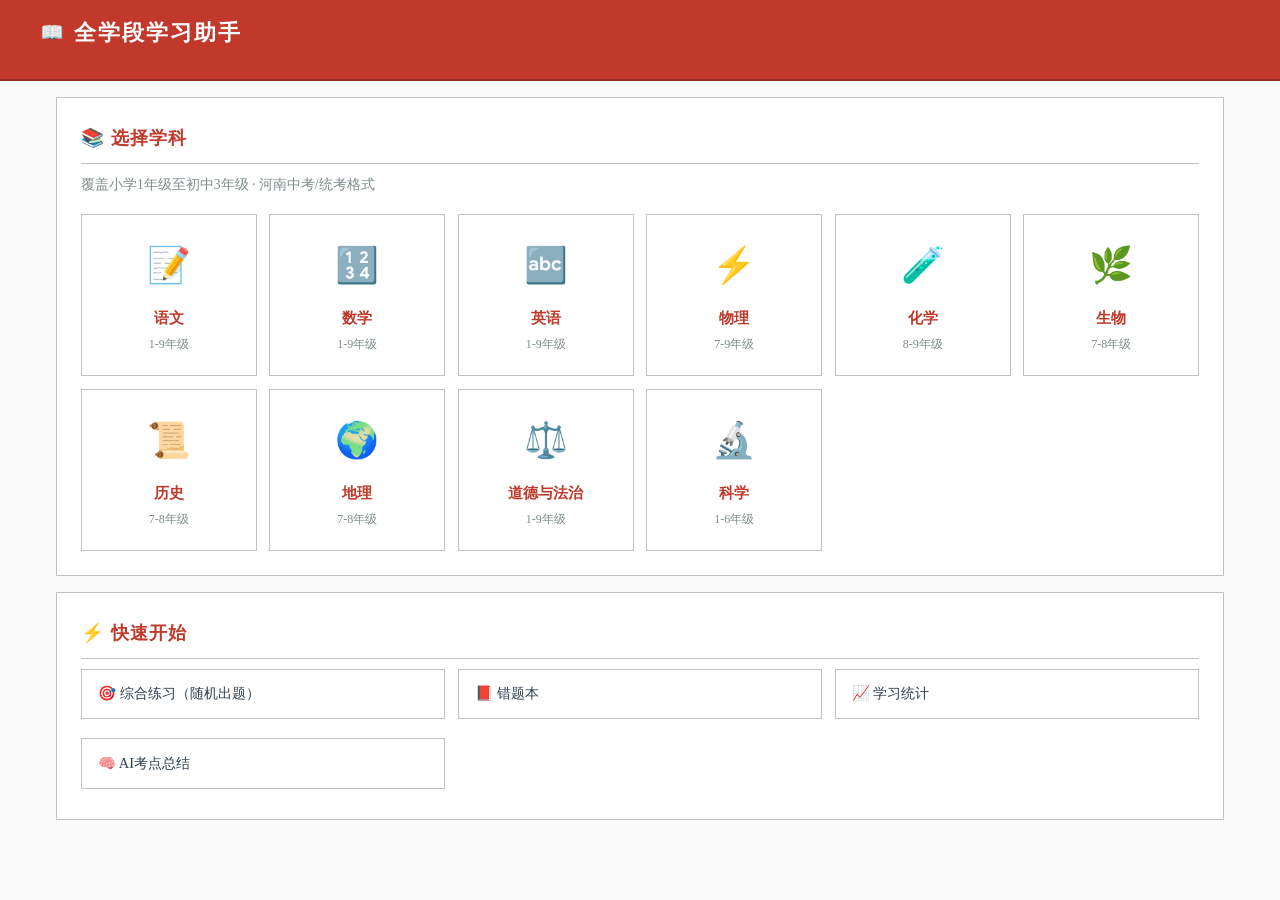
==== index.html @ 3728c3e0 "feat: 全学段学习助手 V2 — 教科书试卷风格，新增考试模式（倒计时+暂停）" ====
<!DOCTYPE html>
<html lang="zh-CN">
<head>
<meta charset="UTF-8">
<meta name="viewport" content="width=device-width, initial-scale=1.0">
<title>全学段学习助手 V2</title>
<link rel="stylesheet" href="css/style.css">
</head>
<body>
<header class="app-header">
<div class="header-top">
<div class="app-title"><span class="title-icon">📖</span><span id="headerTitle">全学段学习助手</span></div>
<button class="back-btn" id="backBtn" onclick="goBack()">← 返回</button>
</div>
<nav class="nav-bar" id="mainNav"></nav>
</header>
<main class="main-container">
<!-- 首页 -->
<div class="page active" id="page-home">
<div class="card">
<div class="card-title">📚 选择学科</div>
<p class="subtitle">覆盖小学1年级至初中3年级 · 河南中考/统考格式</p>
<div class="grid grid-4" id="subjectGrid"></div>
</div>
<div class="card">
<div class="card-title">⚡ 快速开始</div>
<div class="grid grid-2">
<div class="topic-item" onclick="startQuickQuiz('all')">🎯 综合练习（随机出题）</div>
<div class="topic-item" onclick="showPage('wrongbook')">📕 错题本</div>
<div class="topic-item" onclick="showPage('stats')">📈 学习统计</div>
<div class="topic-item" onclick="showPage('review')">🧠 AI考点总结</div>
</div>
</div>
</div>
<!-- 各页面占位 -->
<div class="page" id="page-subject"></div>
<div class="page" id="page-grade"></div>
<div class="page" id="page-chapter"></div>
<div class="page" id="page-knowledge"></div>
<div class="page" id="page-quiz"></div>
<div class="page" id="page-wrongbook"></div>
<div class="page" id="page-stats"></div>
<div class="page" id="page-review"></div>
<div class="page" id="page-exam"></div>
</main>
<div class="toast" id="toast"></div>
<script src="js/data.js"></script>
<script src="js/questions.js"></script>
<script src="js/app.js"></script>
<script src="js/quiz.js"></script>
<script src="js/exam.js"></script>
<script src="js/stats.js"></script>
<script src="js/wrongbook.js"></script>
<script src="js/init.js"></script>
</body>
</html>
---- css/style.css ----
:root{--primary:#c0392b;--primary-light:#e74c3c;--primary-dark:#922b21;--success:#27ae60;--danger:#e74c3c;--warning:#f39c12;--info:#2980b9;--bg:#ffffff;--card:#ffffff;--text:#2c3e50;--text-secondary:#7f8c8d;--border:#bdc3c7;--shadow:none;--radius:0;--accent:#c0392b;--paper:#fafafa}
*{margin:0;padding:0;box-sizing:border-box}
body{font-family:"SimSun","Songti SC","STSong","Noto Serif SC",serif;background:var(--paper);color:var(--text);line-height:1.8;min-height:100vh}
.app-header{background:var(--primary);color:#fff;padding:0.8rem 1.5rem;position:sticky;top:0;z-index:100;border-bottom:2px solid var(--primary-dark)}
.header-top{display:flex;align-items:center;justify-content:space-between;max-width:1200px;margin:0 auto}
.app-title{font-size:1.4rem;font-weight:700;display:flex;align-items:center;gap:0.5rem;letter-spacing:2px}
.title-icon{font-size:1.2rem}
.back-btn{background:rgba(255,255,255,0.15);border:1px solid rgba(255,255,255,0.3);color:#fff;padding:0.35rem 0.8rem;border-radius:0;cursor:pointer;font-size:0.85rem;font-family:inherit;display:none;transition:0.2s}
.back-btn:hover{background:rgba(255,255,255,0.3)}
.back-btn.visible{display:inline-flex;align-items:center;gap:0.3rem}
.nav-bar{display:flex;gap:0.4rem;max-width:1200px;margin:0.6rem auto 0;overflow-x:auto;padding-bottom:0.2rem}
.nav-bar::-webkit-scrollbar{height:0}
.nav-btn{background:rgba(255,255,255,0.12);border:1px solid rgba(255,255,255,0.25);color:#fff;padding:0.35rem 0.9rem;border-radius:0;cursor:pointer;font-size:0.8rem;font-family:inherit;white-space:nowrap;transition:0.2s}
.nav-btn:hover,.nav-btn.active{background:#fff;color:var(--primary);font-weight:700}
.main-container{max-width:1200px;margin:0 auto;padding:1rem}
.page{display:none}
.page.active{display:block}
.card{background:var(--card);border:1px solid var(--border);padding:1.5rem;margin-bottom:1rem}
.card-title{font-size:1.15rem;font-weight:700;margin-bottom:0.6rem;display:flex;align-items:center;gap:0.5rem;color:var(--primary);border-bottom:1px solid var(--border);padding-bottom:0.5rem;letter-spacing:1px}
.subtitle{color:var(--text-secondary);font-size:0.85rem;margin-bottom:1rem}
.grid{display:grid;gap:0.8rem}
.grid-2{grid-template-columns:repeat(auto-fill,minmax(280px,1fr))}
.grid-3{grid-template-columns:repeat(auto-fill,minmax(220px,1fr))}
.grid-4{grid-template-columns:repeat(auto-fill,minmax(150px,1fr))}
.subject-card{background:var(--card);border:1px solid var(--border);padding:1.2rem;text-align:center;cursor:pointer;transition:0.2s}
.subject-card:hover{border-color:var(--primary);background:#fef2f2;transform:translateY(-2px)}
.subject-card .icon{font-size:2.2rem;margin-bottom:0.4rem}
.subject-card .name{font-weight:700;font-size:0.95rem;color:var(--primary)}
.subject-card .desc{color:var(--text-secondary);font-size:0.75rem;margin-top:0.2rem}
.grade-selector{display:flex;flex-wrap:wrap;gap:0.4rem;margin:1rem 0}
.grade-btn{padding:0.4rem 1rem;border:1px solid var(--border);background:#fff;cursor:pointer;font-size:0.85rem;font-family:inherit;transition:0.2s}
.grade-btn:hover,.grade-btn.active{border-color:var(--primary);background:var(--primary);color:#fff;font-weight:700}
.topic-list{list-style:none}
.topic-item{padding:0.7rem 1rem;border:1px solid var(--border);margin-bottom:0.4rem;cursor:pointer;transition:0.2s;display:flex;justify-content:space-between;align-items:center;font-size:0.9rem}
.topic-item:hover{border-color:var(--primary);background:#fef2f2}
.topic-item .arrow{color:var(--text-secondary);font-size:1.2rem}
.knowledge-point{border:1px solid var(--border);padding:1rem;margin:0.6rem 0;border-left:3px solid var(--primary)}
.knowledge-point h4{color:var(--primary);margin-bottom:0.4rem;font-size:0.95rem}
.knowledge-point p{font-size:0.88rem;color:var(--text);margin:0.3rem 0}
.formula{background:#f8f9fa;border:1px solid var(--border);padding:0.4rem 0.7rem;margin:0.4rem 0;font-family:"Courier New",monospace;font-size:0.85rem;color:var(--primary-dark)}
.tip{background:#fef9e7;border:1px solid #f9e79f;padding:0.4rem 0.7rem;margin:0.3rem 0;font-size:0.82rem;color:#7d6608}
.key{background:#ebf5fb;border:1px solid #aed6f1;padding:0.4rem 0.7rem;margin:0.3rem 0;font-size:0.82rem;color:#1a5276}
.quiz-area{max-width:800px;margin:0 auto}
.question-card{border:1px solid var(--border);padding:1.5rem;margin-bottom:1rem}
.question-header{display:flex;justify-content:space-between;align-items:center;margin-bottom:0.8rem;border-bottom:1px solid var(--border);padding-bottom:0.5rem}
.question-badge{padding:0.15rem 0.5rem;border:1px solid var(--border);font-size:0.72rem;font-weight:700}
.badge-yuwen{background:#fdedec;color:#c0392b;border-color:#c0392b}
.badge-shuxue{background:#eaf2f8;color:#2471a3;border-color:#2471a3}
.badge-yingyu{background:#e8f8f5;color:#117a65;border-color:#117a65}
.badge-wuli{background:#fef9e7;color:#b7950b;border-color:#b7950b}
.badge-huaxue{background:#f4ecf7;color:#7d3c98;border-color:#7d3c98}
.badge-shengwu{background:#e8f6f3;color:#148f77;border-color:#148f77}
.badge-lishi{background:#fdedec;color:#922b21;border-color:#922b21}
.badge-dili{background:#eaf2f8;color:#1a5276;border-color:#1a5276}
.badge-fazhi{background:#fef9e7;color:#935116;border-color:#935116}
.badge-keguan{background:#e8daef;color:#6c3483;border-color:#6c3483}
.question-number{font-weight:700;color:var(--primary);font-size:0.9rem}
.question-text{font-size:1rem;margin:0.8rem 0;line-height:2;font-weight:500}
.options{list-style:none}
.option{padding:0.6rem 1rem;margin:0.3rem 0;border:1px solid var(--border);cursor:pointer;transition:0.2s;display:flex;align-items:center;gap:0.6rem;font-size:0.9rem}
.option:hover{border-color:var(--primary);background:#fef2f2}
.option.correct{border-color:var(--success);background:#e8f8f5}
.option.wrong{border-color:var(--danger);background:#fdedec}
.option-letter{width:24px;height:24px;border:1px solid var(--border);display:flex;align-items:center;justify-content:center;font-weight:700;font-size:0.8rem;flex-shrink:0}
.option.correct .option-letter{background:var(--success);color:#fff;border-color:var(--success)}
.option.wrong .option-letter{background:var(--danger);color:#fff;border-color:var(--danger)}
.explanation{background:#f8f9fa;border:1px solid var(--border);padding:0.8rem;margin-top:0.8rem;display:none;font-size:0.85rem}
.explanation.show{display:block}
.explanation h4{color:var(--primary);margin-bottom:0.3rem;font-size:0.88rem}
.quiz-actions{display:flex;gap:0.6rem;margin-top:1rem;flex-wrap:wrap}
.btn{padding:0.6rem 1.2rem;border:1px solid var(--border);cursor:pointer;font-size:0.85rem;font-family:inherit;font-weight:700;transition:0.2s;border-radius:0}
.btn-primary{background:var(--primary);color:#fff;border-color:var(--primary)}
.btn-primary:hover{background:var(--primary-dark)}
.btn-success{background:var(--success);color:#fff;border-color:var(--success)}
.btn-success:hover{background:#1e8449}
.btn-danger{background:var(--danger);color:#fff;border-color:var(--danger)}
.btn-danger:hover{background:#c0392b}
.btn-outline{background:transparent;border:1px solid var(--border);color:var(--text)}
.btn-outline:hover{border-color:var(--primary);color:var(--primary)}
.btn:disabled{opacity:0.5;cursor:not-allowed}
.score-display{text-align:center;padding:1.5rem}
.score-circle{width:110px;height:110px;border:2px solid var(--primary);display:flex;align-items:center;justify-content:center;margin:0 auto 1rem;font-size:1.8rem;font-weight:700;color:var(--primary);border-radius:50%}
.stats-grid{display:grid;grid-template-columns:repeat(auto-fill,minmax(140px,1fr));gap:0.8rem;margin:1rem 0}
.stat-card{border:1px solid var(--border);padding:1rem;text-align:center}
.stat-value{font-size:1.6rem;font-weight:700;color:var(--primary)}
.stat-label{font-size:0.75rem;color:var(--text-secondary);margin-top:0.2rem}
.progress-bar{background:#ecf0f1;border:1px solid var(--border);height:6px;margin:0.4rem 0}
.progress-fill{height:100%;transition:width 0.5s ease}
.progress-red{background:var(--danger)}
.progress-orange{background:var(--warning)}
.progress-green{background:var(--success)}
.progress-blue{background:var(--info)}
.wrong-book-item{border:1px solid var(--border);padding:0.8rem;margin-bottom:0.6rem}
.wrong-book-item .q-preview{font-size:0.88rem;margin-bottom:0.3rem;font-weight:500}
.wrong-book-item .meta{display:flex;gap:0.8rem;font-size:0.75rem;color:var(--text-secondary);flex-wrap:wrap}
.wrong-count{border:1px solid var(--danger);color:var(--danger);padding:0.1rem 0.4rem;font-size:0.7rem;font-weight:700}
.empty-state{text-align:center;padding:2rem 1rem}
.empty-state .icon{font-size:2.5rem;margin-bottom:0.5rem}
.empty-state p{color:var(--text-secondary);font-size:0.9rem}
.tabs{display:flex;gap:0.2rem;margin-bottom:0.8rem;border-bottom:2px solid var(--border);padding-bottom:0}
.tab{padding:0.5rem 1rem;cursor:pointer;font-weight:500;color:var(--text-secondary);border-bottom:2px solid transparent;margin-bottom:-2px;font-size:0.85rem}
.tab:hover{color:var(--text)}
.tab.active{color:var(--primary);border-bottom-color:var(--primary);font-weight:700}
.filter-bar{display:flex;gap:0.4rem;margin-bottom:0.8rem;flex-wrap:wrap;align-items:center}
.search-input{flex:1;min-width:180px;padding:0.5rem 0.8rem;border:1px solid var(--border);font-size:0.85rem;font-family:inherit}
.search-input:focus{outline:none;border-color:var(--primary)}
.toast{position:fixed;bottom:1.5rem;left:50%;transform:translateX(-50%);background:#2c3e50;color:#fff;padding:0.6rem 1.2rem;border-radius:0;z-index:300;display:none;font-size:0.85rem;font-family:inherit}
.toast.show{display:block;animation:fadeInUp 0.3s ease}
@keyframes fadeInUp{from{opacity:0;transform:translateX(-50%) translateY(15px)}to{opacity:1;transform:translateX(-50%) translateY(0)}}
.high-frequency{border:1px solid var(--warning);background:#fef9e7;padding:0.8rem;margin:0.5rem 0}
.high-frequency h4{color:#7d6608;font-size:0.88rem;margin-bottom:0.3rem}
.high-frequency ul{margin-left:1rem;font-size:0.82rem;color:#6e4b0a}
.breadcrumb{display:flex;align-items:center;gap:0.3rem;margin-bottom:0.8rem;font-size:0.82rem;color:var(--text-secondary);flex-wrap:wrap}
.breadcrumb a{color:var(--primary);text-decoration:none;cursor:pointer}
.breadcrumb a:hover{text-decoration:underline}
/* 考试模式样式 */
.exam-header{border:2px solid var(--primary);padding:1rem;margin-bottom:1rem;background:#fef2f2}
.exam-header h3{color:var(--primary);margin-bottom:0.5rem;letter-spacing:1px}
.exam-info{display:flex;gap:1rem;font-size:0.85rem;color:var(--text-secondary);flex-wrap:wrap}
.timer-display{font-size:1.5rem;font-weight:700;color:var(--primary);font-family:"Courier New",monospace;letter-spacing:2px}
.timer-display.paused{opacity:0.5}
.pause-overlay{position:fixed;top:0;left:0;right:0;bottom:0;background:rgba(255,255,255,0.95);z-index:500;display:none;align-items:center;justify-content:center;flex-direction:column}
.pause-overlay.show{display:flex}
.pause-overlay .pause-icon{font-size:3rem;margin-bottom:1rem}
.pause-overlay .pause-text{font-size:1.2rem;color:var(--primary);font-weight:700;margin-bottom:1rem}
.exam-question{border:1px solid var(--border);padding:1rem;margin-bottom:0.8rem}
.exam-question .q-number{font-weight:700;color:var(--primary);margin-bottom:0.5rem}
.exam-question .q-text{font-size:0.95rem;margin-bottom:0.5rem;line-height:1.8}
.exam-options{list-style:none;padding-left:0}
.exam-options li{padding:0.4rem 0.8rem;border:1px solid var(--border);margin:0.2rem 0;cursor:pointer;font-size:0.88rem}
.exam-options li:hover{border-color:var(--primary);background:#fef2f2}
.exam-options li.selected{border-color:var(--primary);background:#e8f6f3;font-weight:700}
.exam-options li.correct{border-color:var(--success);background:#e8f8f5}
.exam-options li.wrong{border-color:var(--danger);background:#fdedec}
.exam-nav{display:flex;justify-content:space-between;align-items:center;margin:1rem 0;padding:0.5rem 0;border-top:1px solid var(--border);border-bottom:1px solid var(--border)}
.question-map{display:flex;flex-wrap:wrap;gap:0.3rem;margin:0.8rem 0}
.question-map .qm-btn{width:32px;height:32px;border:1px solid var(--border);display:flex;align-items:center;justify-content:center;cursor:pointer;font-size:0.75rem;font-weight:700;background:#fff}
.question-map .qm-btn.answered{background:var(--success);color:#fff;border-color:var(--success)}
.question-map .qm-btn.current{border-color:var(--primary);box-shadow:0 0 0 2px var(--primary)}
.question-map .qm-btn.unanswered{background:var(--warning);color:#fff;border-color:var(--warning)}
@media(max-width:768px){
.app-title{font-size:1.1rem}
.nav-bar{gap:0.2rem}
.nav-btn{padding:0.3rem 0.6rem;font-size:0.72rem}
.main-container{padding:0.6rem}
.card{padding:0.8rem}
.grid-4{grid-template-columns:repeat(2,1fr)}
.grid-3{grid-template-columns:repeat(2,1fr)}
.stats-grid{grid-template-columns:repeat(2,1fr)}
.quiz-actions{flex-direction:column}
.quiz-actions .btn{width:100%;justify-content:center}
.exam-header{padding:0.6rem}
.timer-display{font-size:1.2rem}
}
@media(max-width:480px){
.grid-4{grid-template-columns:repeat(2,1fr)}
.subject-card{padding:0.8rem}
.subject-card .icon{font-size:1.8rem}
.question-text{font-size:0.92rem}
}
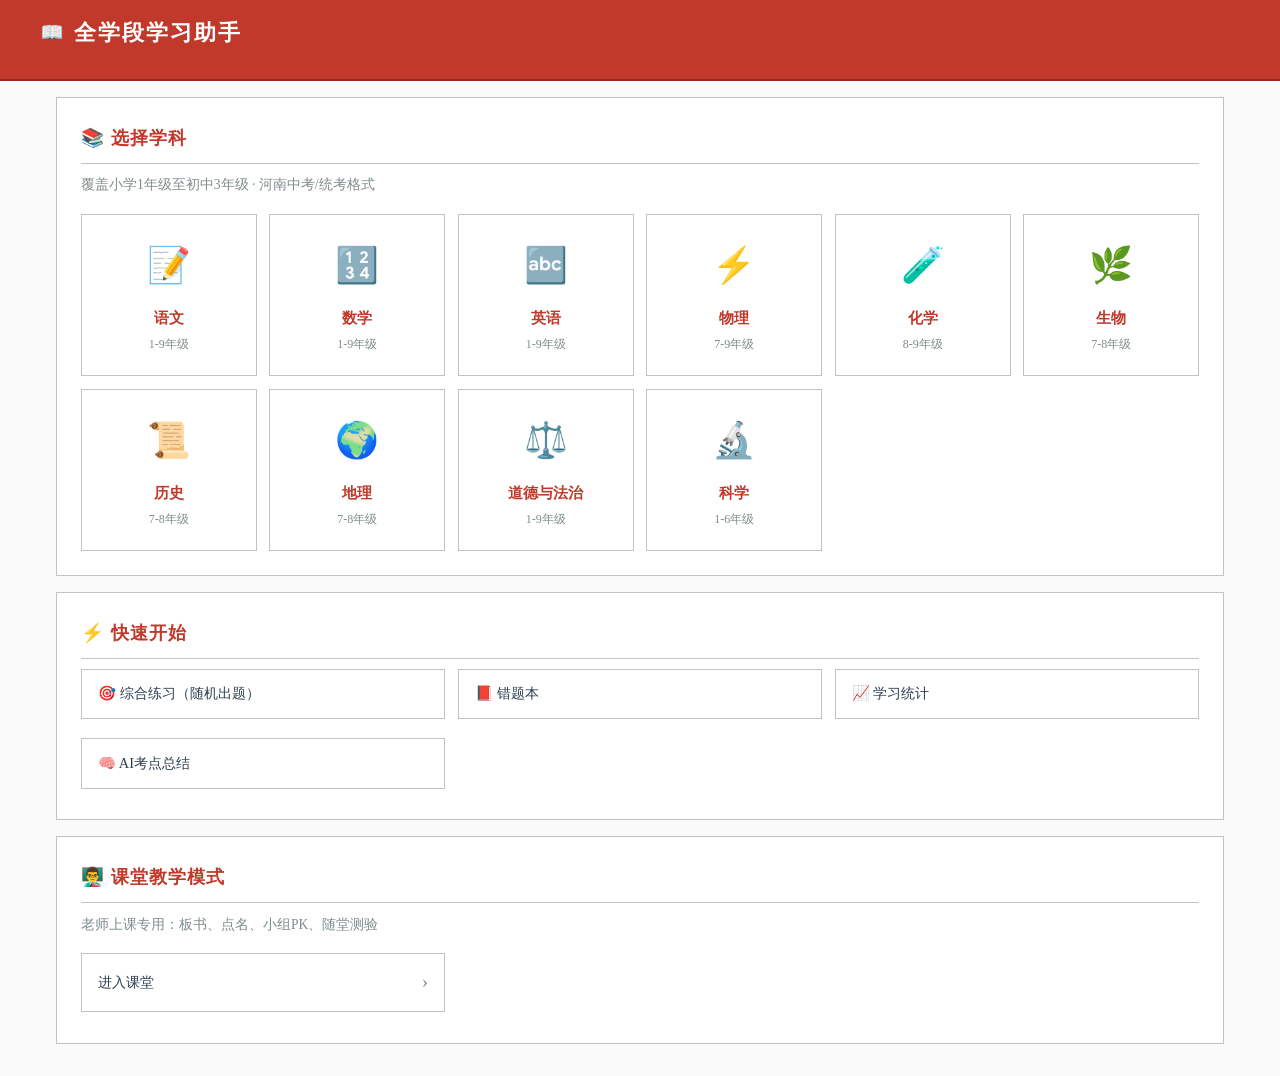
==== commit d1a85e5e: "feat: 新增课堂教学模式 — 学生管理、随机点名、随堂测验、电子板书、小组PK、课堂总结" ====
--- a/index.html
+++ b/index.html
@@ -31,6 +31,13 @@
 <div class="topic-item" onclick="showPage('review')">🧠 AI考点总结</div>
 </div>
 </div>
+<div class="card">
+<div class="card-title">👨‍🏫 课堂教学模式</div>
+<p class="subtitle">老师上课专用：板书、点名、小组PK、随堂测验</p>
+<div class="grid grid-2">
+<div class="topic-item" onclick="TeachingMode.enter()"><span>进入课堂</span><span class="arrow">›</span></div>
+</div>
+</div>
 </div>
 <!-- 各页面占位 -->
 <div class="page" id="page-subject"></div>
@@ -42,6 +49,7 @@
 <div class="page" id="page-stats"></div>
 <div class="page" id="page-review"></div>
 <div class="page" id="page-exam"></div>
+<div class="page" id="page-teaching"></div>
 </main>
 <div class="toast" id="toast"></div>
 <script src="js/data.js"></script>
@@ -49,6 +57,7 @@
 <script src="js/app.js"></script>
 <script src="js/quiz.js"></script>
 <script src="js/exam.js"></script>
+<script src="js/teaching.js"></script>
 <script src="js/stats.js"></script>
 <script src="js/wrongbook.js"></script>
 <script src="js/init.js"></script>
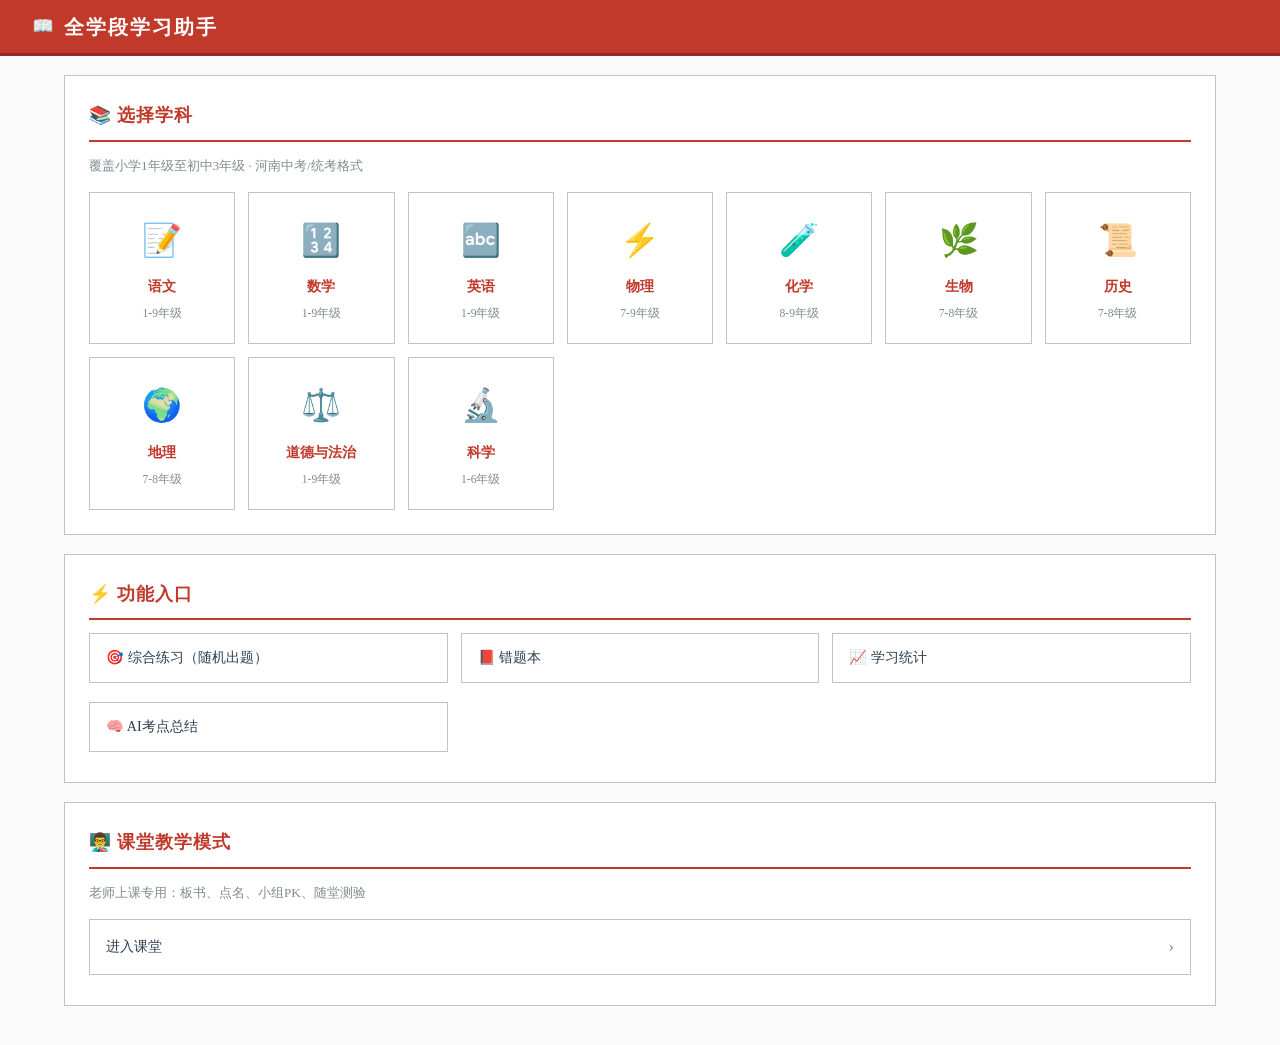
==== commit beb69e5e: "refactor: 优化 UI 视觉层次 — 紧凑间距、教学卡片 hover、分数环分级、PK 网格" ====
--- a/index.html
+++ b/index.html
@@ -23,7 +23,7 @@
 <div class="grid grid-4" id="subjectGrid"></div>
 </div>
 <div class="card">
-<div class="card-title">⚡ 快速开始</div>
+<div class="card-title">⚡ 功能入口</div>
 <div class="grid grid-2">
 <div class="topic-item" onclick="startQuickQuiz('all')">🎯 综合练习（随机出题）</div>
 <div class="topic-item" onclick="showPage('wrongbook')">📕 错题本</div>
@@ -34,9 +34,7 @@
 <div class="card">
 <div class="card-title">👨‍🏫 课堂教学模式</div>
 <p class="subtitle">老师上课专用：板书、点名、小组PK、随堂测验</p>
-<div class="grid grid-2">
 <div class="topic-item" onclick="TeachingMode.enter()"><span>进入课堂</span><span class="arrow">›</span></div>
-</div>
 </div>
 </div>
 <!-- 各页面占位 -->
--- a/css/style.css
+++ b/css/style.css
@@ -1,45 +1,68 @@
-:root{--primary:#c0392b;--primary-light:#e74c3c;--primary-dark:#922b21;--success:#27ae60;--danger:#e74c3c;--warning:#f39c12;--info:#2980b9;--bg:#ffffff;--card:#ffffff;--text:#2c3e50;--text-secondary:#7f8c8d;--border:#bdc3c7;--shadow:none;--radius:0;--accent:#c0392b;--paper:#fafafa}
+:root{--primary:#c0392b;--primary-light:#e74c3c;--primary-dark:#922b21;--success:#27ae60;--danger:#e74c3c;--warning:#f39c12;--info:#2980b9;--bg:#ffffff;--card:#ffffff;--text:#2c3e50;--text-secondary:#7f8c8d;--border:#bdc3c7;--shadow:none;--radius:0;--accent:#c0392b;--paper:#fafafa;--header-h:56px}
+
 *{margin:0;padding:0;box-sizing:border-box}
+
 body{font-family:"SimSun","Songti SC","STSong","Noto Serif SC",serif;background:var(--paper);color:var(--text);line-height:1.8;min-height:100vh}
-.app-header{background:var(--primary);color:#fff;padding:0.8rem 1.5rem;position:sticky;top:0;z-index:100;border-bottom:2px solid var(--primary-dark)}
-.header-top{display:flex;align-items:center;justify-content:space-between;max-width:1200px;margin:0 auto}
-.app-title{font-size:1.4rem;font-weight:700;display:flex;align-items:center;gap:0.5rem;letter-spacing:2px}
-.title-icon{font-size:1.2rem}
-.back-btn{background:rgba(255,255,255,0.15);border:1px solid rgba(255,255,255,0.3);color:#fff;padding:0.35rem 0.8rem;border-radius:0;cursor:pointer;font-size:0.85rem;font-family:inherit;display:none;transition:0.2s}
+
+/* ===== 顶部栏 ===== */
+.app-header{background:var(--primary);color:#fff;padding:0 1.5rem;position:sticky;top:0;z-index:100;border-bottom:3px solid var(--primary-dark);height:var(--header-h);display:flex;align-items:center}
+.header-top{display:flex;align-items:center;justify-content:space-between;width:100%;max-width:1200px;margin:0 auto}
+.app-title{font-size:1.25rem;font-weight:700;display:flex;align-items:center;gap:0.5rem;letter-spacing:2px}
+.title-icon{font-size:1.1rem}
+.back-btn{background:rgba(255,255,255,0.15);border:1px solid rgba(255,255,255,0.3);color:#fff;padding:0.3rem 0.7rem;cursor:pointer;font-size:0.82rem;font-family:inherit;display:none;transition:0.2s}
 .back-btn:hover{background:rgba(255,255,255,0.3)}
 .back-btn.visible{display:inline-flex;align-items:center;gap:0.3rem}
-.nav-bar{display:flex;gap:0.4rem;max-width:1200px;margin:0.6rem auto 0;overflow-x:auto;padding-bottom:0.2rem}
+.nav-bar{display:flex;gap:0.3rem;max-width:1200px;margin:0 auto;padding:0.5rem 0 0;overflow-x:auto}
 .nav-bar::-webkit-scrollbar{height:0}
-.nav-btn{background:rgba(255,255,255,0.12);border:1px solid rgba(255,255,255,0.25);color:#fff;padding:0.35rem 0.9rem;border-radius:0;cursor:pointer;font-size:0.8rem;font-family:inherit;white-space:nowrap;transition:0.2s}
+.nav-btn{background:rgba(255,255,255,0.12);border:1px solid rgba(255,255,255,0.25);color:#fff;padding:0.25rem 0.7rem;cursor:pointer;font-size:0.75rem;font-family:inherit;white-space:nowrap;transition:0.2s}
 .nav-btn:hover,.nav-btn.active{background:#fff;color:var(--primary);font-weight:700}
-.main-container{max-width:1200px;margin:0 auto;padding:1rem}
+
+/* ===== 主容器 ===== */
+.main-container{max-width:1200px;margin:0 auto;padding:1.2rem 1.5rem}
 .page{display:none}
 .page.active{display:block}
-.card{background:var(--card);border:1px solid var(--border);padding:1.5rem;margin-bottom:1rem}
-.card-title{font-size:1.15rem;font-weight:700;margin-bottom:0.6rem;display:flex;align-items:center;gap:0.5rem;color:var(--primary);border-bottom:1px solid var(--border);padding-bottom:0.5rem;letter-spacing:1px}
-.subtitle{color:var(--text-secondary);font-size:0.85rem;margin-bottom:1rem}
+
+/* ===== 卡片 ===== */
+.card{background:var(--card);border:1px solid var(--border);padding:1.5rem;margin-bottom:1.2rem;transition:border-color 0.2s}
+.card:hover{border-color:#d0d0d0}
+.card-title{font-size:1.1rem;font-weight:700;margin-bottom:0.8rem;display:flex;align-items:center;gap:0.5rem;color:var(--primary);border-bottom:2px solid var(--primary);padding-bottom:0.5rem;letter-spacing:1px}
+.subtitle{color:var(--text-secondary);font-size:0.82rem;margin-bottom:1rem;line-height:1.6}
+
+/* ===== 网格 ===== */
 .grid{display:grid;gap:0.8rem}
 .grid-2{grid-template-columns:repeat(auto-fill,minmax(280px,1fr))}
-.grid-3{grid-template-columns:repeat(auto-fill,minmax(220px,1fr))}
-.grid-4{grid-template-columns:repeat(auto-fill,minmax(150px,1fr))}
-.subject-card{background:var(--card);border:1px solid var(--border);padding:1.2rem;text-align:center;cursor:pointer;transition:0.2s}
+.grid-3{grid-template-columns:repeat(auto-fill,minmax(200px,1fr))}
+.grid-4{grid-template-columns:repeat(auto-fill,minmax(140px,1fr))}
+
+/* ===== 学科卡片 ===== */
+.subject-card{background:var(--card);border:1px solid var(--border);padding:1.2rem 0.8rem;text-align:center;cursor:pointer;transition:all 0.2s}
 .subject-card:hover{border-color:var(--primary);background:#fef2f2;transform:translateY(-2px)}
-.subject-card .icon{font-size:2.2rem;margin-bottom:0.4rem}
-.subject-card .name{font-weight:700;font-size:0.95rem;color:var(--primary)}
-.subject-card .desc{color:var(--text-secondary);font-size:0.75rem;margin-top:0.2rem}
+.subject-card .icon{font-size:2rem;margin-bottom:0.3rem}
+.subject-card .name{font-weight:700;font-size:0.9rem;color:var(--primary)}
+.subject-card .desc{color:var(--text-secondary);font-size:0.72rem;margin-top:0.2rem}
+
+/* ===== 年级选择 ===== */
 .grade-selector{display:flex;flex-wrap:wrap;gap:0.4rem;margin:1rem 0}
 .grade-btn{padding:0.4rem 1rem;border:1px solid var(--border);background:#fff;cursor:pointer;font-size:0.85rem;font-family:inherit;transition:0.2s}
 .grade-btn:hover,.grade-btn.active{border-color:var(--primary);background:var(--primary);color:#fff;font-weight:700}
+
+/* ===== 列表项 ===== */
 .topic-list{list-style:none}
-.topic-item{padding:0.7rem 1rem;border:1px solid var(--border);margin-bottom:0.4rem;cursor:pointer;transition:0.2s;display:flex;justify-content:space-between;align-items:center;font-size:0.9rem}
+.topic-item{padding:0.7rem 1rem;border:1px solid var(--border);margin-bottom:0.4rem;cursor:pointer;transition:0.2s;display:flex;justify-content:space-between;align-items:center;font-size:0.88rem}
 .topic-item:hover{border-color:var(--primary);background:#fef2f2}
-.topic-item .arrow{color:var(--text-secondary);font-size:1.2rem}
-.knowledge-point{border:1px solid var(--border);padding:1rem;margin:0.6rem 0;border-left:3px solid var(--primary)}
+.topic-item .arrow{color:var(--text-secondary);font-size:1.1rem}
+.group-summary{padding:0.4rem 0;font-size:0.85rem;border-bottom:1px solid #f0f0f0}
+
+/* ===== 知识点 ===== */
+.knowledge-point{border:1px solid var(--border);padding:1rem;margin:0.6rem 0;border-left:3px solid var(--primary);transition:0.2s}
+.knowledge-point:hover{border-color:var(--primary)}
 .knowledge-point h4{color:var(--primary);margin-bottom:0.4rem;font-size:0.95rem}
 .knowledge-point p{font-size:0.88rem;color:var(--text);margin:0.3rem 0}
 .formula{background:#f8f9fa;border:1px solid var(--border);padding:0.4rem 0.7rem;margin:0.4rem 0;font-family:"Courier New",monospace;font-size:0.85rem;color:var(--primary-dark)}
 .tip{background:#fef9e7;border:1px solid #f9e79f;padding:0.4rem 0.7rem;margin:0.3rem 0;font-size:0.82rem;color:#7d6608}
 .key{background:#ebf5fb;border:1px solid #aed6f1;padding:0.4rem 0.7rem;margin:0.3rem 0;font-size:0.82rem;color:#1a5276}
+
+/* ===== 答题区域 ===== */
 .quiz-area{max-width:800px;margin:0 auto}
 .question-card{border:1px solid var(--border);padding:1.5rem;margin-bottom:1rem}
 .question-header{display:flex;justify-content:space-between;align-items:center;margin-bottom:0.8rem;border-bottom:1px solid var(--border);padding-bottom:0.5rem}
@@ -68,7 +91,9 @@
 .explanation.show{display:block}
 .explanation h4{color:var(--primary);margin-bottom:0.3rem;font-size:0.88rem}
 .quiz-actions{display:flex;gap:0.6rem;margin-top:1rem;flex-wrap:wrap}
-.btn{padding:0.6rem 1.2rem;border:1px solid var(--border);cursor:pointer;font-size:0.85rem;font-family:inherit;font-weight:700;transition:0.2s;border-radius:0}
+
+/* ===== 按钮 ===== */
+.btn{padding:0.55rem 1.1rem;border:1px solid var(--border);cursor:pointer;font-size:0.85rem;font-family:inherit;font-weight:700;transition:0.2s}
 .btn-primary{background:var(--primary);color:#fff;border-color:var(--primary)}
 .btn-primary:hover{background:var(--primary-dark)}
 .btn-success{background:var(--success);color:#fff;border-color:var(--success)}
@@ -78,11 +103,18 @@
 .btn-outline{background:transparent;border:1px solid var(--border);color:var(--text)}
 .btn-outline:hover{border-color:var(--primary);color:var(--primary)}
 .btn:disabled{opacity:0.5;cursor:not-allowed}
+
+/* ===== 分数环 ===== */
 .score-display{text-align:center;padding:1.5rem}
-.score-circle{width:110px;height:110px;border:2px solid var(--primary);display:flex;align-items:center;justify-content:center;margin:0 auto 1rem;font-size:1.8rem;font-weight:700;color:var(--primary);border-radius:50%}
+.score-circle{width:120px;height:120px;border:3px solid var(--primary);display:flex;align-items:center;justify-content:center;margin:0 auto 1.2rem;font-size:2rem;font-weight:700;color:var(--primary)}
+.score-circle.score-high{border-color:var(--success);color:var(--success)}
+.score-circle.score-mid{border-color:var(--warning);color:var(--warning)}
+.score-circle.score-low{border-color:var(--danger);color:var(--danger)}
+
+/* ===== 统计 ===== */
 .stats-grid{display:grid;grid-template-columns:repeat(auto-fill,minmax(140px,1fr));gap:0.8rem;margin:1rem 0}
 .stat-card{border:1px solid var(--border);padding:1rem;text-align:center}
-.stat-value{font-size:1.6rem;font-weight:700;color:var(--primary)}
+.stat-value{font-size:1.5rem;font-weight:700;color:var(--primary)}
 .stat-label{font-size:0.75rem;color:var(--text-secondary);margin-top:0.2rem}
 .progress-bar{background:#ecf0f1;border:1px solid var(--border);height:6px;margin:0.4rem 0}
 .progress-fill{height:100%;transition:width 0.5s ease}
@@ -90,6 +122,8 @@
 .progress-orange{background:var(--warning)}
 .progress-green{background:var(--success)}
 .progress-blue{background:var(--info)}
+
+/* ===== 错题本 ===== */
 .wrong-book-item{border:1px solid var(--border);padding:0.8rem;margin-bottom:0.6rem}
 .wrong-book-item .q-preview{font-size:0.88rem;margin-bottom:0.3rem;font-weight:500}
 .wrong-book-item .meta{display:flex;gap:0.8rem;font-size:0.75rem;color:var(--text-secondary);flex-wrap:wrap}
@@ -97,6 +131,8 @@
 .empty-state{text-align:center;padding:2rem 1rem}
 .empty-state .icon{font-size:2.5rem;margin-bottom:0.5rem}
 .empty-state p{color:var(--text-secondary);font-size:0.9rem}
+
+/* ===== 标签页 ===== */
 .tabs{display:flex;gap:0.2rem;margin-bottom:0.8rem;border-bottom:2px solid var(--border);padding-bottom:0}
 .tab{padding:0.5rem 1rem;cursor:pointer;font-weight:500;color:var(--text-secondary);border-bottom:2px solid transparent;margin-bottom:-2px;font-size:0.85rem}
 .tab:hover{color:var(--text)}
@@ -104,16 +140,23 @@
 .filter-bar{display:flex;gap:0.4rem;margin-bottom:0.8rem;flex-wrap:wrap;align-items:center}
 .search-input{flex:1;min-width:180px;padding:0.5rem 0.8rem;border:1px solid var(--border);font-size:0.85rem;font-family:inherit}
 .search-input:focus{outline:none;border-color:var(--primary)}
-.toast{position:fixed;bottom:1.5rem;left:50%;transform:translateX(-50%);background:#2c3e50;color:#fff;padding:0.6rem 1.2rem;border-radius:0;z-index:300;display:none;font-size:0.85rem;font-family:inherit}
+
+/* ===== Toast ===== */
+.toast{position:fixed;bottom:1.5rem;left:50%;transform:translateX(-50%);background:#2c3e50;color:#fff;padding:0.6rem 1.2rem;z-index:300;display:none;font-size:0.85rem;font-family:inherit}
 .toast.show{display:block;animation:fadeInUp 0.3s ease}
 @keyframes fadeInUp{from{opacity:0;transform:translateX(-50%) translateY(15px)}to{opacity:1;transform:translateX(-50%) translateY(0)}}
+
+/* ===== 高频考点 ===== */
 .high-frequency{border:1px solid var(--warning);background:#fef9e7;padding:0.8rem;margin:0.5rem 0}
 .high-frequency h4{color:#7d6608;font-size:0.88rem;margin-bottom:0.3rem}
 .high-frequency ul{margin-left:1rem;font-size:0.82rem;color:#6e4b0a}
+
+/* ===== 面包屑 ===== */
 .breadcrumb{display:flex;align-items:center;gap:0.3rem;margin-bottom:0.8rem;font-size:0.82rem;color:var(--text-secondary);flex-wrap:wrap}
 .breadcrumb a{color:var(--primary);text-decoration:none;cursor:pointer}
 .breadcrumb a:hover{text-decoration:underline}
-/* 考试模式样式 */
+
+/* ===== 考试模式 ===== */
 .exam-header{border:2px solid var(--primary);padding:1rem;margin-bottom:1rem;background:#fef2f2}
 .exam-header h3{color:var(--primary);margin-bottom:0.5rem;letter-spacing:1px}
 .exam-info{display:flex;gap:1rem;font-size:0.85rem;color:var(--text-secondary);flex-wrap:wrap}
@@ -138,23 +181,54 @@
 .question-map .qm-btn.answered{background:var(--success);color:#fff;border-color:var(--success)}
 .question-map .qm-btn.current{border-color:var(--primary);box-shadow:0 0 0 2px var(--primary)}
 .question-map .qm-btn.unanswered{background:var(--warning);color:#fff;border-color:var(--warning)}
+
+/* ===== 课堂教学 ===== */
+.teaching-home{max-width:100%}
+.student-tag{display:inline-flex;align-items:center;padding:0.3rem 0.6rem;border:1px solid var(--border);background:#fff;font-size:0.85rem;margin:0.15rem}
+.teach-action-card{border:1px solid var(--border);padding:1.5rem;text-align:center;cursor:pointer;transition:0.2s}
+.teach-action-card:hover{border-color:var(--primary);background:#fef2f2;transform:translateY(-2px)}
+.teach-action-card .icon{font-size:2rem;margin-bottom:0.5rem}
+.teach-action-card .label{font-weight:700;color:var(--primary)}
+.rollcall-display{font-size:2.5rem;font-weight:700;color:var(--primary);margin:2rem 0;text-align:center;transition:0.15s}
+.quiz-display{padding:1rem;text-align:center}
+.blackboard-area{margin:0.5rem 0}
+.blackboard-textarea{width:100%;padding:1rem;border:2px solid var(--primary);font-family:inherit;font-size:1rem;resize:vertical;background:#fff;line-height:1.8}
+.blackboard-history{border:1px solid var(--border);padding:0.8rem;margin:0.5rem 0;background:#fafafa}
+.pk-grid{display:grid;grid-template-columns:repeat(auto-fill,minmax(180px,1fr));gap:1rem;margin:1rem 0}
+.pk-card{border:2px solid var(--border);padding:1rem;text-align:center;transition:0.2s}
+.pk-card:hover{border-color:var(--primary)}
+.pk-name{font-weight:700;color:var(--primary);font-size:1.1rem}
+.pk-score{font-size:2.5rem;font-weight:700;color:var(--primary);margin:0.5rem 0}
+.pk-members{font-size:0.8rem;color:var(--text-secondary)}
+.summary-grid{display:grid;grid-template-columns:repeat(auto-fill,minmax(150px,1fr));gap:1rem;margin:1rem 0}
+.summary-item{border:1px solid var(--border);padding:1rem;text-align:center}
+.summary-item .label{font-size:0.8rem;color:var(--text-secondary)}
+.summary-item .value{font-size:1.5rem;font-weight:700;color:var(--primary);margin-top:0.3rem}
+.rank-item{display:flex;justify-content:space-between;padding:0.5rem 0;border-bottom:1px solid var(--border)}
+
+/* ===== 响应式 ===== */
 @media(max-width:768px){
-.app-title{font-size:1.1rem}
-.nav-bar{gap:0.2rem}
-.nav-btn{padding:0.3rem 0.6rem;font-size:0.72rem}
-.main-container{padding:0.6rem}
-.card{padding:0.8rem}
-.grid-4{grid-template-columns:repeat(2,1fr)}
-.grid-3{grid-template-columns:repeat(2,1fr)}
-.stats-grid{grid-template-columns:repeat(2,1fr)}
-.quiz-actions{flex-direction:column}
-.quiz-actions .btn{width:100%;justify-content:center}
-.exam-header{padding:0.6rem}
-.timer-display{font-size:1.2rem}
+  .app-header{padding:0 1rem}
+  .app-title{font-size:1rem;letter-spacing:1px}
+  .nav-bar{gap:0.2rem}
+  .nav-btn{padding:0.25rem 0.5rem;font-size:0.7rem}
+  .main-container{padding:0.8rem}
+  .card{padding:1rem}
+  .card-title{font-size:1rem}
+  .grid-4{grid-template-columns:repeat(2,1fr)}
+  .grid-3{grid-template-columns:repeat(2,1fr)}
+  .stats-grid{grid-template-columns:repeat(2,1fr)}
+  .quiz-actions{flex-direction:column}
+  .quiz-actions .btn{width:100%;justify-content:center}
+  .exam-header{padding:0.6rem}
+  .timer-display{font-size:1.2rem}
+  .pk-grid{grid-template-columns:repeat(2,1fr)}
+  .summary-grid{grid-template-columns:repeat(2,1fr)}
 }
 @media(max-width:480px){
-.grid-4{grid-template-columns:repeat(2,1fr)}
-.subject-card{padding:0.8rem}
-.subject-card .icon{font-size:1.8rem}
-.question-text{font-size:0.92rem}
+  .grid-4{grid-template-columns:repeat(2,1fr)}
+  .subject-card{padding:0.8rem 0.5rem}
+  .subject-card .icon{font-size:1.6rem}
+  .subject-card .name{font-size:0.82rem}
+  .question-text{font-size:0.92rem}
 }
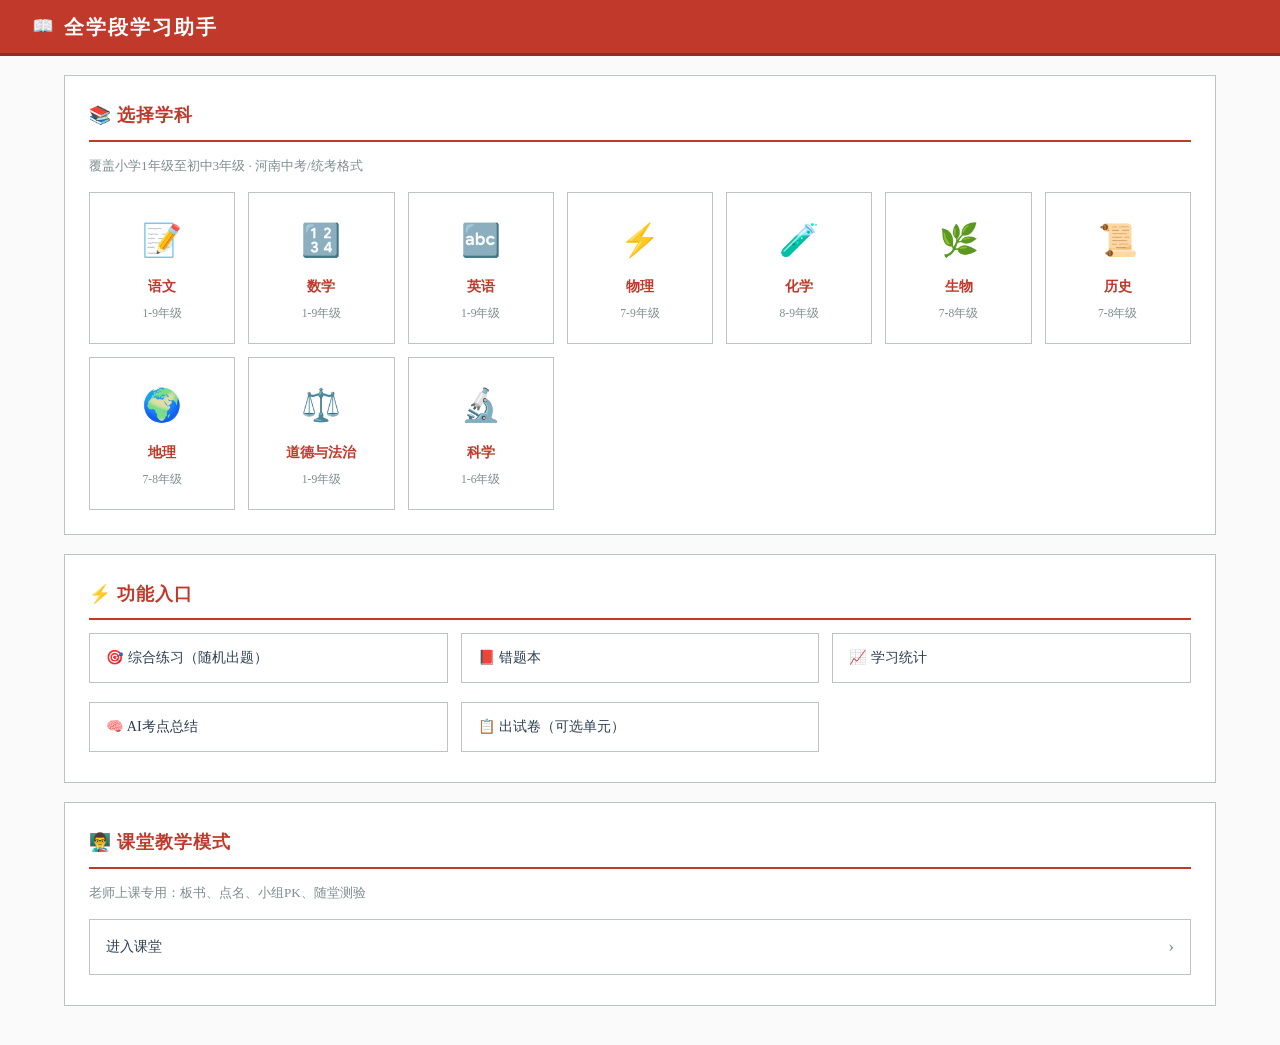
==== commit 14c29f5b: "feat: 新增出试卷功能 — 可选单元组卷、预览、打印、导出TXT" ====
--- a/index.html
+++ b/index.html
@@ -29,6 +29,7 @@
 <div class="topic-item" onclick="showPage('wrongbook')">📕 错题本</div>
 <div class="topic-item" onclick="showPage('stats')">📈 学习统计</div>
 <div class="topic-item" onclick="showPage('review')">🧠 AI考点总结</div>
+<div class="topic-item" onclick="PaperMaker.showQuickSelect()">📋 出试卷（可选单元）</div>
 </div>
 </div>
 <div class="card">
@@ -48,6 +49,7 @@
 <div class="page" id="page-review"></div>
 <div class="page" id="page-exam"></div>
 <div class="page" id="page-teaching"></div>
+<div class="page" id="page-paper"></div>
 </main>
 <div class="toast" id="toast"></div>
 <script src="js/data.js"></script>
@@ -56,6 +58,7 @@
 <script src="js/quiz.js"></script>
 <script src="js/exam.js"></script>
 <script src="js/teaching.js"></script>
+<script src="js/paper.js"></script>
 <script src="js/stats.js"></script>
 <script src="js/wrongbook.js"></script>
 <script src="js/init.js"></script>
--- a/css/style.css
+++ b/css/style.css
@@ -33,6 +33,7 @@
 .grid-2{grid-template-columns:repeat(auto-fill,minmax(280px,1fr))}
 .grid-3{grid-template-columns:repeat(auto-fill,minmax(200px,1fr))}
 .grid-4{grid-template-columns:repeat(auto-fill,minmax(140px,1fr))}
+.grid-5{grid-template-columns:repeat(auto-fill,minmax(180px,1fr))}
 
 /* ===== 学科卡片 ===== */
 .subject-card{background:var(--card);border:1px solid var(--border);padding:1.2rem 0.8rem;text-align:center;cursor:pointer;transition:all 0.2s}
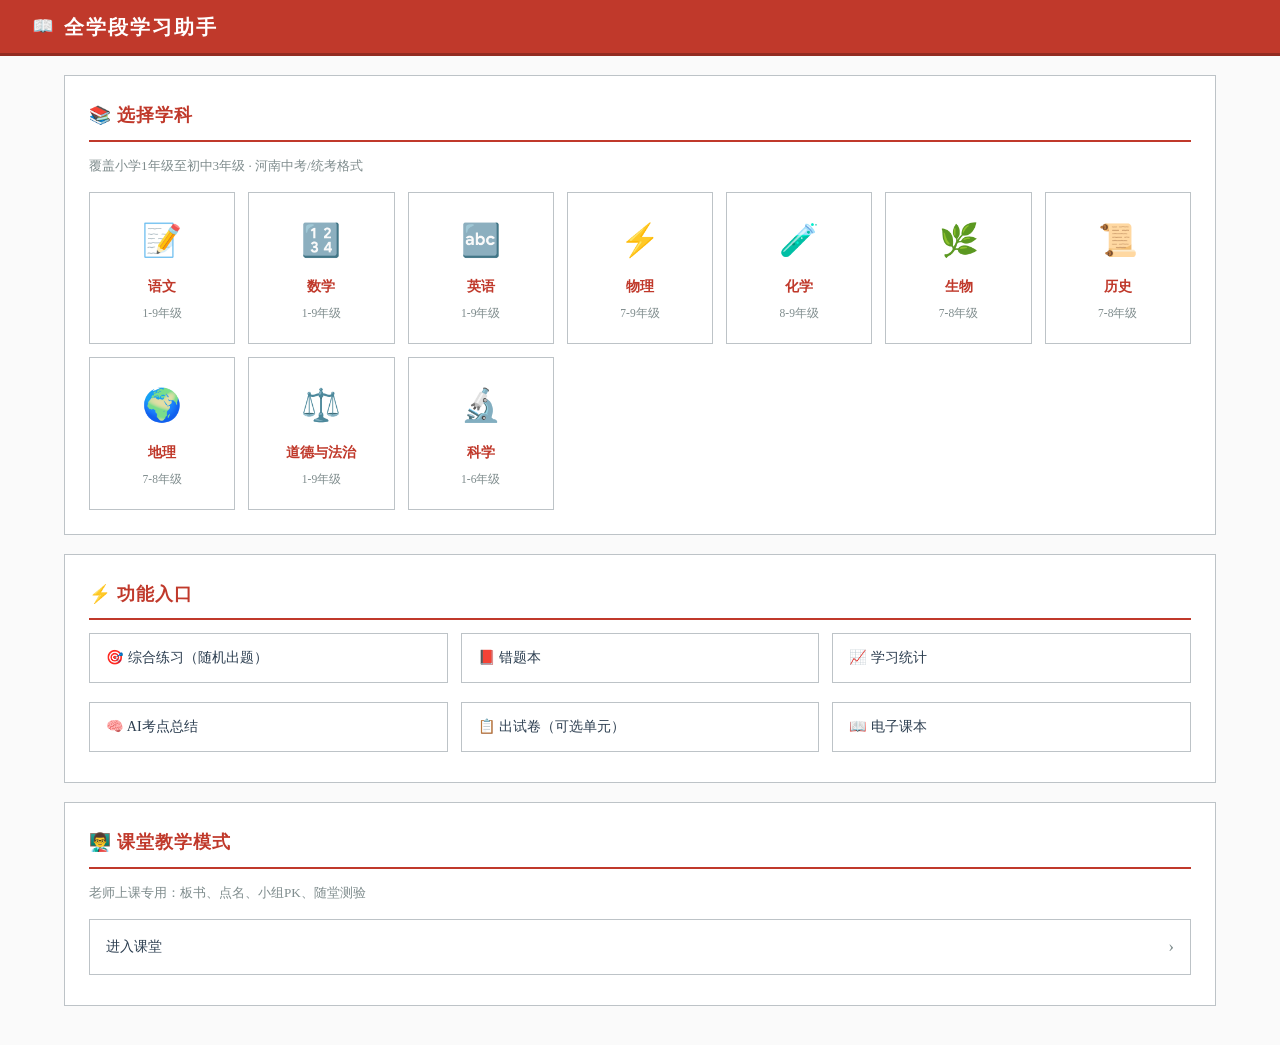
==== commit 1009fb9a: "feat: 新增电子课本模式 — 知识点讲解+核心例题+总结提炼，预置数学1/7年级和语文1年级数据" ====
--- a/index.html
+++ b/index.html
@@ -30,6 +30,7 @@
 <div class="topic-item" onclick="showPage('stats')">📈 学习统计</div>
 <div class="topic-item" onclick="showPage('review')">🧠 AI考点总结</div>
 <div class="topic-item" onclick="PaperMaker.showQuickSelect()">📋 出试卷（可选单元）</div>
+<div class="topic-item" onclick="Textbook.renderUnits(App.state.currentSubject || 'shuxue', App.state.currentGrade || 1)">📖 电子课本</div>
 </div>
 </div>
 <div class="card">
@@ -50,6 +51,7 @@
 <div class="page" id="page-exam"></div>
 <div class="page" id="page-teaching"></div>
 <div class="page" id="page-paper"></div>
+<div class="page" id="page-textbook"></div>
 </main>
 <div class="toast" id="toast"></div>
 <script src="js/data.js"></script>
@@ -59,6 +61,7 @@
 <script src="js/exam.js"></script>
 <script src="js/teaching.js"></script>
 <script src="js/paper.js"></script>
+<script src="js/textbook.js"></script>
 <script src="js/stats.js"></script>
 <script src="js/wrongbook.js"></script>
 <script src="js/init.js"></script>
